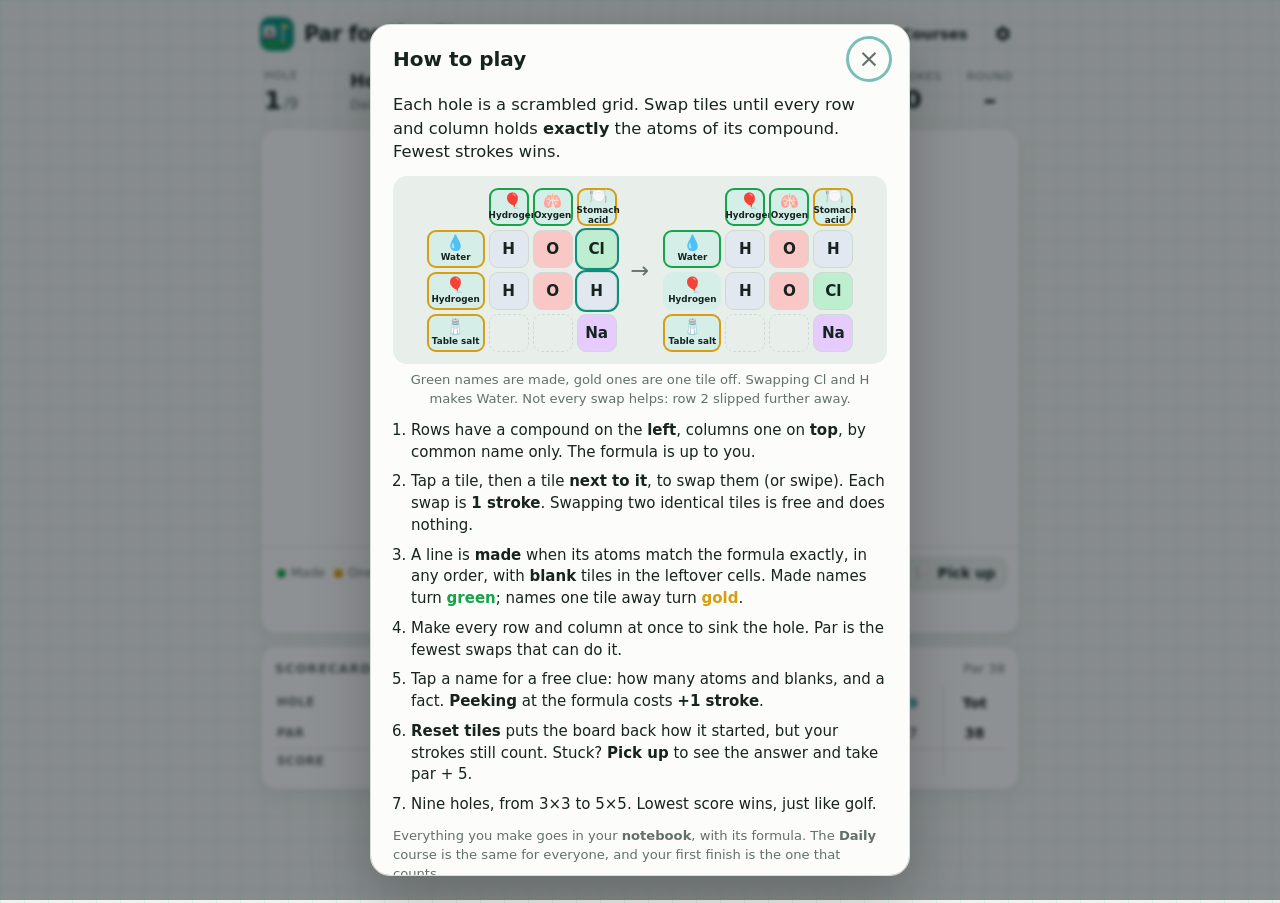
==== public/index.html @ 2f6c9878 "Add Par for the Chem game site Static puzzle game served from ./public via Cloudflare, including fix" ====
<!doctype html>
<html lang="en">
<head>
  <meta charset="utf-8">
  <meta name="viewport" content="width=device-width, initial-scale=1, viewport-fit=cover">
  <title>Par for the Chem — a daily chemistry puzzle played like golf</title>
  <meta name="description" content="Nine scrambled grids of atoms. Swap tiles until every row and column holds exactly the compound named beside it, in as few strokes as you can. A new Par for the Chem course every day.">
  <meta name="theme-color" content="#eef3ef" media="(prefers-color-scheme: light)">
  <meta name="theme-color" content="#0e1614" media="(prefers-color-scheme: dark)">
  <link rel="canonical" href="https://parchem.tryonlinux.com/">

  <meta property="og:type" content="website">
  <meta property="og:site_name" content="Par for the Chem">
  <meta property="og:title" content="Par for the Chem">
  <meta property="og:description" content="Unscramble the molecules in as few swaps as you can. Nine holes of chemistry, every day.">
  <meta property="og:url" content="https://parchem.tryonlinux.com/">
  <meta property="og:image" content="https://parchem.tryonlinux.com/og-image.png">
  <meta property="og:image:type" content="image/png">
  <meta property="og:image:width" content="1200">
  <meta property="og:image:height" content="630">
  <meta property="og:image:alt" content="A scrambled grid of element tiles next to a golf scorecard">
  <meta name="twitter:card" content="summary_large_image">
  <meta name="twitter:title" content="Par for the Chem">
  <meta name="twitter:description" content="Unscramble the molecules in as few swaps as you can. Nine holes of chemistry, every day.">
  <meta name="twitter:image" content="https://parchem.tryonlinux.com/og-image.png">

  <link rel="icon" href="favicon.svg" type="image/svg+xml">
  <link rel="apple-touch-icon" href="apple-touch-icon.png">
  <link rel="manifest" href="site.webmanifest">
  <meta name="apple-mobile-web-app-title" content="Par Chem">
  <link rel="stylesheet" href="style.css">
  <script type="application/ld+json">
  {
    "@context": "https://schema.org",
    "@type": "VideoGame",
    "name": "Par for the Chem",
    "url": "https://parchem.tryonlinux.com/",
    "image": "https://parchem.tryonlinux.com/og-image.png",
    "description": "A golf-style chemistry puzzle. Each of nine holes is a scrambled grid of element tiles; swap neighbours until every row and column holds exactly the atoms of the compound named beside it. Formulas are hidden: peeking costs a stroke. Fewest strokes wins. A new daily course for everyone, plus shareable random courses.",
    "genre": ["Puzzle", "Educational"],
    "applicationCategory": "Game",
    "gamePlatform": "Web browser",
    "playMode": "SinglePlayer",
    "operatingSystem": "Any",
    "inLanguage": "en",
    "author": { "@type": "Person", "name": "Jordan Tryon" },
    "offers": { "@type": "Offer", "price": "0", "priceCurrency": "USD" }
  }
  </script>
</head>
<body>
  <header class="topbar">
    <a class="brand" href="./" aria-label="Par for the Chem home">
      <img class="brand-mark" src="favicon.svg" alt="" width="34" height="34">
      <span class="brand-word">Par for the <b>Chem</b></span>
    </a>
    <nav class="topnav">
      <button class="btn ghost" data-open="help" aria-label="How to play"><span class="lbl-full">How to play</span><span class="lbl-short">Help</span></button>
      <button class="btn ghost" data-open="stats" aria-label="Notebook and stats"><span class="lbl-full">Notebook</span><span class="lbl-short">Stats</span></button>
      <button class="btn ghost" data-open="course" aria-label="Choose a course"><span class="lbl-full">Courses</span><span class="lbl-short">New</span></button>
      <button class="btn ghost icon-btn" data-open="settings" aria-label="Settings">
        <svg viewBox="0 0 24 24" width="18" height="18" aria-hidden="true"><path fill="currentColor" d="M19.14 12.94c.04-.3.06-.61.06-.94s-.02-.64-.07-.94l2.03-1.58a.49.49 0 0 0 .12-.61l-1.92-3.32a.49.49 0 0 0-.59-.22l-2.39.96a7.03 7.03 0 0 0-1.62-.94l-.36-2.54A.48.48 0 0 0 13.92 2h-3.84a.48.48 0 0 0-.48.41l-.36 2.54c-.59.24-1.13.56-1.62.94l-2.39-.96a.49.49 0 0 0-.59.22L2.72 8.47a.48.48 0 0 0 .12.61l2.03 1.58c-.05.3-.07.63-.07.94s.02.64.07.94l-2.03 1.58a.49.49 0 0 0-.12.61l1.92 3.32c.12.22.37.29.59.22l2.39-.96c.5.38 1.03.7 1.62.94l.36 2.54c.05.24.24.41.48.41h3.84c.24 0 .44-.17.47-.41l.36-2.54c.59-.24 1.13-.56 1.62-.94l2.39.96c.22.08.47 0 .59-.22l1.92-3.32a.48.48 0 0 0-.12-.61l-2.01-1.58ZM12 15.6A3.6 3.6 0 1 1 12 8.4a3.6 3.6 0 0 1 0 7.2Z"/></svg>
      </button>
    </nav>
  </header>

  <main class="wrap">
    <section class="hud">
      <div class="hud-hole">
        <span class="label">Hole</span>
        <strong id="hudHole">1</strong><span class="muted">/9</span>
      </div>
      <div class="hud-name">
        <span id="hudName">Hole 1</span>
        <span class="muted small" id="hudCourse"></span>
      </div>
      <div class="hud-stat"><span class="label">Par</span><strong id="hudPar">2</strong></div>
      <div class="hud-stat"><span class="label">Strokes</span><strong id="hudStrokes">0</strong></div>
      <div class="hud-stat"><span class="label">Round</span><strong id="hudRound">–</strong></div>
    </section>

    <section class="card board-card">
      <div class="stage" id="stage">
        <div class="board" id="board">
          <div class="corner" aria-hidden="true">⛳</div>
          <div class="col-heads" id="colHeads" role="group" aria-label="Column targets. Select one for a clue."></div>
          <div class="row-heads" id="rowHeads" role="group" aria-label="Row targets. Select one for a clue."></div>
          <div class="tiles" id="tiles" role="group" aria-label="Tiles. Use arrow keys to move, Enter to pick a tile, then Enter on a neighbour to swap."></div>
        </div>
        <div class="float" id="float" aria-hidden="true"></div>
      </div>

      <div class="tools">
        <span class="legend" aria-hidden="true"><i class="dot made"></i>Made <i class="dot near"></i>One tile off</span>
        <span class="spacer"></span>
        <button class="tool" id="resetBtn" title="Put the tiles back where they started. Strokes still count.">
          <svg viewBox="0 0 24 24" width="16" height="16" aria-hidden="true"><path fill="currentColor" d="M12 5V1L7 6l5 5V7a6 6 0 1 1-6 6H4a8 8 0 1 0 8-8Z"/></svg>
          Reset tiles
        </button>
        <button class="tool" id="pickBtn" title="Give up this hole and see the answer">
          <span aria-hidden="true">🏳️</span> <span id="pickLbl">Pick up</span>
        </button>
      </div>
      <div class="result" id="result" hidden>
        <div>
          <div class="result-term" id="resTerm"></div>
          <div class="result-sub" id="resSub"></div>
        </div>
        <button class="btn primary" id="nextBtn">Next hole →</button>
      </div>
      <p class="msg" id="msg" aria-live="polite"></p>
    </section>

    <section class="card score-card">
      <div class="score-head">
        <h2>Scorecard</h2>
        <span class="muted small" id="scoreTotal"></span>
      </div>
      <div id="scorecard"></div>
    </section>

    <noscript><section class="card notfound"><p>Par for the Chem needs JavaScript to run.</p></section></noscript>
  </main>

  <footer class="foot">
    <span class="foot-group"><span>Par for the Chem</span><span class="sep" aria-hidden="true">·</span><span id="footCourse"></span></span>
    <span class="sep foot-gsep" aria-hidden="true">·</span>
    <span class="foot-group"><a class="foot-link" href="https://github.com/tryonlinux/par-for-the-chem" target="_blank" rel="noopener noreferrer">
      <svg class="gh" viewBox="0 0 16 16" width="14" height="14" aria-hidden="true"><path fill="currentColor" d="M8 0C3.58 0 0 3.58 0 8c0 3.54 2.29 6.53 5.47 7.59.4.07.55-.17.55-.38 0-.19-.01-.82-.01-1.49-2.01.37-2.53-.49-2.69-.94-.09-.23-.48-.94-.82-1.13-.28-.15-.68-.52-.01-.53.63-.01 1.08.58 1.23.82.72 1.21 1.87.87 2.33.66.07-.52.28-.87.51-1.07-1.78-.2-3.64-.89-3.64-3.95 0-.87.31-1.59.82-2.15-.08-.2-.36-1.02.08-2.12 0 0 .67-.21 2.2.82.64-.18 1.32-.27 2-.27.68 0 1.36.09 2 .27 1.53-1.04 2.2-.82 2.2-.82.44 1.1.16 1.92.08 2.12.51.56.82 1.27.82 2.15 0 3.07-1.87 3.75-3.65 3.95.29.25.54.73.54 1.48 0 1.07-.01 1.93-.01 2.2 0 .21.15.46.55.38A8.012 8.012 0 0 0 16 8c0-4.42-3.58-8-8-8Z"/></svg>
      Source on GitHub
    </a></span>
    <a class="foot-link foot-also" href="https://chemmove.tryonlinux.com/">Also try ChemMove ⚗️</a>
    <p class="foot-support">Find this useful? You can support it with a <a href="https://buymeacoffee.com/tryomas" target="_blank" rel="noopener noreferrer">coffee</a>. Thanks!</p>
  </footer>

  <div class="toast" id="toast" role="status" aria-live="polite"></div>

  <!-- How to play -->
  <dialog id="dlg-help">
    <div class="dlg">
      <header><h2>How to play</h2><button class="x" data-close aria-label="Close">×</button></header>
      <p class="lead">Each hole is a scrambled grid. Swap tiles until every row and column holds <b>exactly</b> the atoms of its compound. Fewest strokes wins.</p>
      <div class="demo" aria-hidden="true">
        <div class="demo-grid">
          <span class="d-hdr"></span><span class="d-hdr d-made">🎈<small>Hydrogen</small></span><span class="d-hdr d-made">🫁<small>Oxygen</small></span><span class="d-hdr d-near">🍽️<small>Stomach acid</small></span>
          <span class="d-hdr d-near">💧<small>Water</small></span><span class="d-tile el-h">H</span><span class="d-tile el-o">O</span><span class="d-tile el-cl d-sel">Cl</span>
          <span class="d-hdr d-near">🎈<small>Hydrogen</small></span><span class="d-tile el-h">H</span><span class="d-tile el-o">O</span><span class="d-tile el-h d-sel">H</span>
          <span class="d-hdr d-near">🧂<small>Table salt</small></span><span class="d-tile d-blank"></span><span class="d-tile d-blank"></span><span class="d-tile el-na">Na</span>
        </div>
        <div class="demo-arrow">→</div>
        <div class="demo-grid">
          <span class="d-hdr"></span><span class="d-hdr d-made">🎈<small>Hydrogen</small></span><span class="d-hdr d-made">🫁<small>Oxygen</small></span><span class="d-hdr d-near">🍽️<small>Stomach acid</small></span>
          <span class="d-hdr d-made">💧<small>Water</small></span><span class="d-tile el-h">H</span><span class="d-tile el-o">O</span><span class="d-tile el-h">H</span>
          <span class="d-hdr">🎈<small>Hydrogen</small></span><span class="d-tile el-h">H</span><span class="d-tile el-o">O</span><span class="d-tile el-cl">Cl</span>
          <span class="d-hdr d-near">🧂<small>Table salt</small></span><span class="d-tile d-blank"></span><span class="d-tile d-blank"></span><span class="d-tile el-na">Na</span>
        </div>
      </div>
      <p class="demo-cap muted small">Green names are made, gold ones are one tile off. Swapping Cl and H makes Water. Not every swap helps: row 2 slipped further away.</p>
      <ol class="steps">
        <li>Rows have a compound on the <b>left</b>, columns one on <b>top</b>, by common name only. The formula is up to you.</li>
        <li>Tap a tile, then a tile <b>next to it</b>, to swap them (or swipe). Each swap is <b>1 stroke</b>. Swapping two identical tiles is free and does nothing.</li>
        <li>A line is <b>made</b> when its atoms match the formula exactly, in any order, with <b>blank</b> tiles in the leftover cells. Made names turn <b class="c-made">green</b>; names one tile away turn <b class="c-near">gold</b>.</li>
        <li>Make every row and column at once to sink the hole. Par is the fewest swaps that can do it.</li>
        <li>Tap a name for a free clue: how many atoms and blanks, and a fact. <b>Peeking</b> at the formula costs <b>+1 stroke</b>.</li>
        <li><b>Reset tiles</b> puts the board back how it started, but your strokes still count. Stuck? <b>Pick up</b> to see the answer and take par + 5.</li>
        <li>Nine holes, from 3×3 to 5×5. Lowest score wins, just like golf.</li>
      </ol>
      <p class="fine">Everything you make goes in your <b>notebook</b>, with its formula. The <b>Daily</b> course is the same for everyone, and your first finish is the one that counts.</p>
      <div class="dlg-actions"><button class="btn primary" data-close>Tee off</button></div>
    </div>
  </dialog>

  <!-- Compound card -->
  <dialog id="dlg-info" class="info-dlg">
    <div class="dlg">
      <header><h2 id="infoName">Compound</h2><button class="x" data-close aria-label="Close">×</button></header>
      <div class="info-top">
        <span class="info-emoji" id="infoEmoji" aria-hidden="true"></span>
        <div>
          <div class="info-formula" id="infoFormula">?</div>
          <div class="muted small" id="infoWhere"></div>
        </div>
      </div>
      <p id="infoFact"></p>
      <p class="muted small" id="infoBook"></p>
      <div class="dlg-actions">
        <button class="btn" id="peekBtn">Peek at the formula (+1 stroke)</button>
        <button class="btn primary" data-close>Back to the hole</button>
      </div>
    </div>
  </dialog>

  <!-- Notebook & stats -->
  <dialog id="dlg-stats">
    <div class="dlg">
      <header><h2>Notebook</h2><button class="x" data-close aria-label="Close">×</button></header>
      <div class="stat-grid" id="statGrid"></div>
      <h3>Compounds made <span class="book-count" id="bookCount"></span></h3>
      <div class="notebook" id="notebook"></div>
      <h3>Recent rounds</h3>
      <div id="recentRounds"></div>
      <p class="fine">Your notebook and rounds are saved in this browser only. They don't sync to your other devices.</p>
    </div>
  </dialog>

  <!-- Course picker -->
  <dialog id="dlg-course">
    <div class="dlg">
      <header><h2>Choose a course</h2><button class="x" data-close aria-label="Close">×</button></header>
      <div class="option">
        <div>
          <strong>Daily course</strong>
          <div class="muted small" id="dailyStatus">Same 9 holes for everyone today.</div>
        </div>
        <button class="btn primary" id="playDaily">Play daily</button>
      </div>
      <div class="option">
        <div>
          <strong>Random course</strong>
          <div class="muted small">Nine fresh holes, with a code you can share.</div>
        </div>
        <button class="btn" id="playRandom">Start random</button>
      </div>
      <form class="option" id="codeForm">
        <label for="codeInput"><strong>Course code</strong>
          <span class="muted small">Play a friend's course.</span></label>
        <div class="inline">
          <input id="codeInput" maxlength="8" placeholder="e.g. K3F9QZ" autocapitalize="characters" autocomplete="off" spellcheck="false">
          <button class="btn">Go</button>
        </div>
      </form>
      <div class="option subtle">
        <div>
          <strong>Current course</strong>
          <div class="muted small" id="currentCourseInfo"></div>
        </div>
        <div class="inline">
          <button class="btn ghost" id="copyLink">Copy link</button>
          <button class="btn ghost danger" id="restartCourse">Restart</button>
        </div>
      </div>
    </div>
  </dialog>

  <!-- Settings -->
  <dialog id="dlg-settings">
    <div class="dlg">
      <header><h2>Settings</h2><button class="x" data-close aria-label="Close">×</button></header>
      <label class="option switch-row">
        <span><strong>Near misses</strong><span class="muted small">Turn a name gold when its line is one tile away. Off for a harder round.</span></span>
        <input type="checkbox" role="switch" class="switch" data-setting="near">
      </label>
      <label class="option switch-row">
        <span><strong>Element colours</strong><span class="muted small">Tint each atom with its element's colour.</span></span>
        <input type="checkbox" role="switch" class="switch" data-setting="colors">
      </label>
      <label class="option switch-row">
        <span><strong>Highlight swaps</strong><span class="muted small">Outline the tiles a selected tile can swap with.</span></span>
        <input type="checkbox" role="switch" class="switch" data-setting="moves">
      </label>
      <label class="option switch-row">
        <span><strong>Sound</strong><span class="muted small">Quiet clicks and chimes.</span></span>
        <input type="checkbox" role="switch" class="switch" data-setting="sound">
      </label>
    </div>
  </dialog>

  <!-- Round complete -->
  <dialog id="dlg-finish">
    <div class="dlg">
      <header><h2>Round complete</h2><button class="x" data-close aria-label="Close">×</button></header>
      <div class="big-score">
        <strong id="finStrokes">0</strong>
        <span class="topar" id="finToPar">E</span>
      </div>
      <p class="center muted" id="finLine"></p>
      <p class="center badge-line" id="finBadge" hidden></p>
      <pre class="emoji-card" id="finEmoji"></pre>
      <p class="center muted small" id="finNext"></p>
      <div class="dlg-actions">
        <button class="btn" id="shareBtn">Share result</button>
        <button class="btn ghost" data-open="stats">Notebook</button>
        <button class="btn primary" data-open="course">Another course</button>
      </div>
    </div>
  </dialog>

  <script src="game.js"></script>
</body>
</html>
---- public/style.css ----
:root {
  --bg: #eef3ef;
  --surface: #fcfdfb;
  --surface-2: #e8efea;
  --ink: #17231f;
  --muted: #62706b;
  --line: #d5e0d9;
  --accent: #0e8f7e;
  --accent-hover: #0b7a6b;
  --accent-ink: #ffffff;
  --accent-soft: #d6eee8;
  --tile: #ffffff;
  --tile-edge: #cfdad3;
  --tint-max: 30%;
  --select: #bfeae2;
  --gold: #f5c542;
  --warn: #c2410c;
  --made: #16a34a;
  --made-soft: #d3f2dc;
  --near: #d69e10;
  --near-soft: #fbefc8;
  --birdie: #2563eb;
  --eagle: #7c3aed;
  --paper-line: rgba(14, 143, 126, 0.07);
  --radius: 16px;
  --shadow: 0 1px 2px rgba(29, 36, 51, 0.05), 0 8px 24px rgba(29, 36, 51, 0.06);
  --font: ui-rounded, "SF Pro Rounded", system-ui, -apple-system, "Segoe UI", Roboto, "Helvetica Neue", Arial, sans-serif;
  color-scheme: light;
}

@media (prefers-color-scheme: dark) {
  :root {
    --bg: #0e1614;
    --surface: #141e1b;
    --surface-2: #1a2723;
    --ink: #e4ece9;
    --muted: #93a39d;
    --line: #26352f;
    --accent: #3fd1b8;
    --accent-hover: #5fdcc6;
    --accent-ink: #04201b;
    --accent-soft: #163029;
    --tile: #1f2b27;
    --tile-edge: #31423c;
    --tint-max: 42%;
    --select: #1c5248;
    --gold: #b98f1c;
    --warn: #fb923c;
    --made: #34d399;
    --made-soft: #163826;
    --near: #facc15;
    --near-soft: #3a3313;
    --birdie: #60a5fa;
    --eagle: #a78bfa;
    --paper-line: rgba(63, 209, 184, 0.04);
    --shadow: 0 1px 2px rgba(0, 0, 0, 0.3), 0 8px 24px rgba(0, 0, 0, 0.25);
    color-scheme: dark;
  }
}

* { box-sizing: border-box; }
[hidden] { display: none !important; }

html { -webkit-text-size-adjust: 100%; }

body {
  margin: 0;
  font-family: var(--font);
  font-size: 15px;
  line-height: 1.45;
  color: var(--ink);
  background-color: var(--bg);
  background-image:
    linear-gradient(var(--paper-line) 1px, transparent 1px),
    linear-gradient(90deg, var(--paper-line) 1px, transparent 1px);
  background-size: 24px 24px;
  min-height: 100vh;
  padding-inline: max(16px, env(safe-area-inset-left)) max(16px, env(safe-area-inset-right));
}

button, input, output { font: inherit; color: inherit; }

.muted { color: var(--muted); }
.small { font-size: 0.82rem; }
.center { text-align: center; }
.offscreen { position: fixed; left: -9999px; top: 0; opacity: 0; }

/* ---------- top bar ---------- */
.topbar {
  max-width: 760px;
  margin: 0 auto;
  display: flex;
  align-items: center;
  justify-content: space-between;
  gap: 12px;
  padding-block: max(14px, env(safe-area-inset-top)) 6px;
}
.brand {
  display: flex;
  align-items: center;
  gap: 10px;
  color: inherit;
  text-decoration: none;
  font-size: 1.3rem;
  font-weight: 700;
  letter-spacing: -0.02em;
  flex: none;
}
.brand b { color: var(--accent); }
.brand-mark { width: 34px; height: 34px; border-radius: 10px; display: block; }
.topnav { display: flex; gap: 2px; align-items: center; }
.lbl-short { display: none; }

/* ---------- buttons ---------- */
.btn {
  appearance: none;
  border: 1px solid var(--line);
  background: var(--surface);
  color: var(--ink);
  padding: 0.55em 1em;
  border-radius: 999px;
  cursor: pointer;
  font-weight: 600;
  font-size: 0.92rem;
  white-space: nowrap;
  transition: background-color 0.15s, border-color 0.15s, transform 0.08s;
}
.btn:hover { border-color: var(--muted); }
.btn:active { transform: translateY(1px); }
.btn:disabled { opacity: 0.45; cursor: not-allowed; transform: none; }
.btn.primary { background: var(--accent); border-color: var(--accent); color: var(--accent-ink); }
.btn.primary:hover { background: var(--accent-hover); border-color: var(--accent-hover); }
.btn.ghost { background: transparent; border-color: transparent; }
.btn.ghost:hover { background: var(--surface-2); border-color: var(--line); }
.icon-btn { display: inline-grid; place-items: center; padding: 0.5em; }
:focus-visible { outline: 3px solid color-mix(in srgb, var(--accent) 55%, transparent); outline-offset: 2px; }

/* ---------- layout ---------- */
.wrap {
  max-width: 760px;
  margin: 0 auto;
  display: grid;
  grid-template-columns: minmax(0, 1fr);
  gap: 12px;
  padding-block: 8px 20px;
}
.wrap > * { min-width: 0; }
.card {
  background: var(--surface);
  border: 1px solid var(--line);
  border-radius: var(--radius);
  box-shadow: var(--shadow);
}
.inline { display: flex; gap: 6px; align-items: center; flex-wrap: wrap; }

/* ---------- HUD ---------- */
.hud {
  display: grid;
  grid-template-columns: auto minmax(0, 1fr) repeat(3, auto);
  align-items: center;
  gap: 4px 22px;
  padding-inline: 4px;
}
.hud .label {
  display: block;
  font-size: 0.7rem;
  text-transform: uppercase;
  letter-spacing: 0.08em;
  color: var(--muted);
}
.hud strong { display: inline-block; font-size: 1.6rem; line-height: 1.1; font-variant-numeric: tabular-nums; }
.hud-name { display: flex; flex-direction: column; min-width: 0; }
.hud-name > span { white-space: nowrap; overflow: hidden; text-overflow: ellipsis; }
.hud-name > span:first-child { font-weight: 700; font-size: 1.1rem; }
.hud-stat { text-align: center; min-width: 52px; }
.hud-hole { display: flex; align-items: baseline; gap: 2px; flex-wrap: wrap; max-width: 64px; }
.hud-hole .label { flex-basis: 100%; }
#hudStrokes.over { color: var(--warn); }
.under { color: var(--birdie); }
.over { color: var(--warn); }
.bump { animation: bump 0.35s ease-out; }
@keyframes bump { 40% { transform: scale(1.25); color: var(--accent); } }

/* ---------- board ---------- */
.board-card { overflow: hidden; }
.stage {
  position: relative;
  display: flex;
  justify-content: center;
  padding: 16px 8px 12px;
}
.board {
  --n: 5;
  --cell: 56px;
  --gap: 5px;
  --font: 18px;
  display: grid;
  --rhw: 106px;
  --chh: 84px;
  --name: 11px;
  grid-template-columns: var(--rhw) auto;
  grid-template-rows: var(--chh) auto;
  gap: var(--gap);
  font-variant-numeric: tabular-nums;
}
.corner {
  display: grid;
  place-items: center;
  color: var(--muted);
  font-size: calc(var(--cell) * 0.6);
  opacity: 0.75;
}
.col-heads { display: grid; grid-template-columns: repeat(var(--n), var(--cell)); grid-template-rows: var(--chh); gap: var(--gap); }
.row-heads { display: grid; grid-template-rows: repeat(var(--n), var(--cell)); grid-template-columns: var(--rhw); gap: var(--gap); }
.tiles {
  display: grid;
  grid-template-columns: repeat(var(--n), var(--cell));
  grid-auto-rows: var(--cell);
  gap: var(--gap);
  touch-action: none;
  user-select: none;
  -webkit-user-select: none;
}

.hdr {
  appearance: none;
  border: none;
  margin: 0;
  min-width: 0;
  overflow: hidden;
  display: flex;
  flex-direction: column;
  align-items: center;
  justify-content: center;
  gap: 2px;
  padding: 3px 2px;
  border-radius: calc(var(--cell) * 0.24);
  background: var(--accent-soft);
  color: var(--accent);
  font-size: var(--name);
  line-height: 1.1;
  text-align: center;
  cursor: help;
  transition: background-color 0.15s;
  -webkit-tap-highlight-color: transparent;
}
.hdr:hover { background: color-mix(in srgb, var(--accent) 22%, var(--accent-soft)); }
.hdr-e { font-size: calc(var(--cell) * 0.34); line-height: 1; }
.hdr-text { display: flex; flex-direction: column; align-items: center; gap: 1px; min-width: 0; max-width: 100%; }
.hdr-n {
  font-weight: 800;
  color: var(--ink);
  letter-spacing: -0.01em;
  overflow-wrap: anywhere;
  hyphens: auto;
  display: -webkit-box;
  -webkit-box-orient: vertical;
  -webkit-line-clamp: 2;
  overflow: hidden;
  max-width: 100%;
}
.hdr-f { font-weight: 800; font-size: calc(var(--name) * 1.15); letter-spacing: -0.02em; white-space: nowrap; color: var(--accent); }
.hdr-f:empty { display: none; }
.hdr-dot { display: none; }
.col-heads .hdr.long .hdr-n { font-size: 0.88em; }
.row-heads .hdr { flex-direction: row; gap: 6px; padding-inline: 6px; }
.row-heads .hdr-text { flex: 1; }
.hdr { position: relative; }
.hdr.made { background: var(--made-soft); box-shadow: inset 0 0 0 2px var(--made); }
.hdr.made .hdr-f { color: var(--made); }
.hdr.near { background: var(--near-soft); box-shadow: inset 0 0 0 2px var(--near); }
.hdr.made .hdr-dot, .hdr.near .hdr-dot {
  display: block;
  position: absolute;
  top: 4px;
  right: 4px;
  width: 7px;
  height: 7px;
  border-radius: 50%;
  background: var(--near);
}
.hdr.made .hdr-dot { background: var(--made); }
.hdr.goal { box-shadow: inset 0 0 0 2px var(--gold); background: color-mix(in srgb, var(--gold) 30%, var(--accent-soft)); }
.hdr.focus { box-shadow: inset 0 0 0 2px var(--accent); }
.hdr.hit { animation: hdrHit 0.6s ease-out; }
.hdr.fresh { animation: fresh 0.35s ease-out; }
@keyframes hdrHit {
  0%, 50% { background: var(--made); transform: scale(1.1); }
}

.tile {
  --tint: var(--tile);
  appearance: none;
  position: relative;
  display: grid;
  place-items: center;
  width: var(--cell);
  height: var(--cell);
  padding: 0;
  border: 1px solid var(--tile-edge);
  border-radius: calc(var(--cell) * 0.2);
  background: var(--tile);
  color: var(--ink);
  font-weight: 800;
  font-size: var(--font);
  letter-spacing: -0.02em;
  cursor: pointer;
  box-shadow: 0 1px 0 var(--tile-edge), 0 2px 4px rgba(23, 35, 31, 0.06);
  transition: background-color 0.2s, transform 0.12s, box-shadow 0.12s;
  -webkit-tap-highlight-color: transparent;
}
.tile.tinted {
  background: color-mix(in srgb, var(--tint) var(--tint-max), var(--tile));
  border-color: color-mix(in srgb, var(--tint) 45%, var(--tile-edge));
  box-shadow: inset 0 -3px 0 color-mix(in srgb, var(--tint) 55%, transparent), 0 2px 4px rgba(23, 35, 31, 0.06);
}
.tile .sym { line-height: 1; margin-top: calc(var(--cell) * 0.08); }
.tile.two .sym { font-size: 0.86em; }
.tile .z {
  position: absolute;
  top: calc(var(--cell) * 0.06);
  left: calc(var(--cell) * 0.1);
  font-size: max(8px, calc(var(--cell) * 0.17));
  font-weight: 600;
  line-height: 1;
  color: var(--muted);
  letter-spacing: 0;
}
.board.tight .tile .z { display: none; }
.tile.blank {
  background: transparent;
  border: 1.5px dashed var(--tile-edge);
  box-shadow: none;
}
.tile.blank .sym { width: 18%; height: 18%; border-radius: 50%; background: var(--tile-edge); margin: 0; }
.tile.blank.selected { background: var(--select); border-style: solid; }
.board.tight .tile .sym { margin-top: 0; }
.tile:hover { transform: translateY(-1px); }
.tile.selected {
  background: var(--select);
  border-color: var(--accent);
  border-width: 1px;
  box-shadow: 0 0 0 3px color-mix(in srgb, var(--accent) 45%, transparent), 0 6px 14px rgba(29, 36, 51, 0.15);
  transform: translateY(-2px) scale(1.05);
  z-index: 1;
}
.tile.can-swap { border: 2px dashed var(--accent); }
.tile.hint, .tile.tinted.hint { box-shadow: 0 0 0 3px var(--gold); animation: hint 1.1s ease-in-out infinite; z-index: 1; }
.tile.slide { animation: slide 0.16s ease-out; z-index: 2; }
.tile.hit { animation: tileHit 0.52s ease-out; }
.tile.fresh { animation: fresh 0.35s ease-out; }
.tile:disabled { cursor: default; transform: none; }
.board.done .tiles { opacity: 0.8; }

@keyframes slide { from { transform: translate(var(--dx, 0), var(--dy, 0)); } }
@keyframes tileHit {
  0%, 45% { background: var(--made-soft); transform: scale(1.08); border-color: var(--made); box-shadow: 0 0 14px var(--made); }
}
@keyframes fresh { from { transform: scale(0.5); opacity: 0; } }
@keyframes hint {
  50% { box-shadow: 0 0 0 4px var(--gold), 0 0 18px var(--gold); transform: scale(1.06); }
}
.tiles.shake { animation: shake 0.33s; }
@keyframes shake {
  25%, 75% { transform: translateX(6px); }
  50% { transform: translateX(-6px); }
}

.float {
  position: absolute;
  left: 50%;
  top: 42%;
  transform: translate(-50%, -50%);
  display: flex;
  flex-direction: column;
  align-items: center;
  pointer-events: none;
  opacity: 0;
  z-index: 5;
  text-shadow: 0 2px 10px var(--surface), 0 0 2px var(--surface);
}
.float strong { white-space: nowrap; font-size: 2.6rem; font-weight: 900; color: var(--accent); line-height: 1; }
.float span { font-weight: 800; font-size: 1.05rem; color: var(--warn); letter-spacing: 0.02em; white-space: nowrap; }
.float.show { animation: floatUp 1s ease-out; }
@keyframes floatUp {
  0% { opacity: 0; transform: translate(-50%, -30%) scale(0.7); }
  20% { opacity: 1; transform: translate(-50%, -50%) scale(1.05); }
  70% { opacity: 1; }
  100% { opacity: 0; transform: translate(-50%, -110%) scale(1); }
}

/* ---------- tools ---------- */
.tools {
  display: flex;
  align-items: center;
  gap: 8px;
  flex-wrap: wrap;
  padding: 10px 12px;
  border-top: 1px solid var(--line);
}
.spacer { flex: 1; }
.tool {
  appearance: none;
  display: inline-flex;
  align-items: center;
  gap: 6px;
  border: 1px solid var(--line);
  background: var(--surface-2);
  border-radius: 10px;
  padding: 0.4em 0.75em;
  cursor: pointer;
  font-weight: 600;
  font-size: 0.88rem;
  white-space: nowrap;
}
.tool:hover { border-color: var(--muted); }
.tool:disabled { opacity: 0.45; cursor: not-allowed; }
.tool svg { color: var(--muted); flex: none; }
.tool.icon { width: 34px; justify-content: center; padding: 0.35em 0; font-size: 1.1rem; }
.tool.armed { border-color: var(--warn); color: var(--warn); }
.tool.armed svg { color: var(--warn); }
.cost {
  font-size: 0.72rem;
  font-weight: 700;
  color: var(--muted);
  background: color-mix(in srgb, var(--muted) 14%, transparent);
  border-radius: 999px;
  padding: 0 0.5em;
}
.legend { display: inline-flex; align-items: center; gap: 5px; font-size: 0.78rem; color: var(--muted); }
.legend .dot { display: inline-block; width: 9px; height: 9px; border-radius: 50%; margin-left: 4px; }
.dot.made { background: var(--made); }
.dot.near { background: var(--near); }
.tools[hidden] { display: none; }
.result {
  display: flex;
  align-items: center;
  justify-content: space-between;
  gap: 12px;
  flex-wrap: wrap;
  padding: 12px 14px;
  border-top: 1px solid var(--line);
  background: var(--made-soft);
  animation: pop 0.35s ease-out;
}
.result.picked { background: var(--surface-2); }
.result-term { font-size: 1.35rem; font-weight: 800; line-height: 1.1; }
.result-sub { color: var(--muted); font-size: 0.88rem; }
.score-card { padding: 12px 14px 14px; }
.score-head { display: flex; justify-content: space-between; align-items: baseline; gap: 8px; margin-bottom: 8px; }
.score-head h2 { margin: 0; font-size: 0.8rem; text-transform: uppercase; letter-spacing: 0.08em; color: var(--muted); }
.sc-scroll { overflow-x: auto; }
.sc { width: 100%; border-collapse: collapse; font-variant-numeric: tabular-nums; text-align: center; font-size: 0.9rem; }
.sc th, .sc td { padding: 4px 2px; min-width: 30px; border-bottom: 1px solid var(--line); }
.sc tr:last-child td, .sc tr:last-child th { border-bottom: none; }
.sc th[scope="row"] { text-align: left; color: var(--muted); font-weight: 600; font-size: 0.74rem; text-transform: uppercase; letter-spacing: 0.05em; padding-right: 8px; }
.sc .sum { font-weight: 800; border-left: 1px solid var(--line); }
.sc .cur { background: var(--accent-soft); }
.sc .go button {
  appearance: none;
  border: none;
  background: none;
  font-weight: 700;
  color: var(--accent);
  cursor: pointer;
  width: 100%;
  padding: 2px 0;
  border-radius: 6px;
}
.sc .go button:hover { background: var(--surface-2); }
.mark {
  display: inline-grid;
  place-items: center;
  min-width: 24px;
  height: 24px;
  padding: 0 4px;
  font-weight: 700;
  border: 2px solid transparent;
}
.mark.birdie { border-color: var(--birdie); border-radius: 50%; color: var(--birdie); }
.mark.eagle { border-color: var(--eagle); border-radius: 50%; color: var(--eagle); box-shadow: 0 0 0 2px var(--surface), 0 0 0 4px var(--eagle); }
.mark.bogey { border-color: var(--warn); border-radius: 3px; color: var(--warn); }
.mark.double { border-color: var(--warn); border-radius: 3px; color: var(--warn); box-shadow: 0 0 0 2px var(--surface), 0 0 0 4px var(--warn); }
.mark.picked { color: var(--muted); text-decoration: line-through; }
.mark.live { color: var(--muted); font-style: italic; font-weight: 500; }
.topar { font-size: 1.6rem; font-weight: 800; }
.topar.under { color: var(--birdie); }
.topar.even { color: var(--made); }
.topar.over { color: var(--warn); }
.btn.danger { color: var(--warn); }
.info-top { display: flex; align-items: center; gap: 14px; margin: 4px 0 10px; }
.info-emoji { font-size: 3rem; line-height: 1; }
.info-formula { font-size: 1.9rem; font-weight: 800; color: var(--accent); letter-spacing: 0.01em; }
.info-formula.hidden { color: var(--muted); letter-spacing: 0.2em; }
#infoFact { margin: 0 0 6px; }
#infoBook { margin: 0; }
.c-made { color: var(--made); }
.c-near { color: var(--near); }
.demo-grid .d-made { background: var(--made-soft); box-shadow: inset 0 0 0 2px var(--made); }
.demo-grid .d-near { background: var(--near-soft); box-shadow: inset 0 0 0 2px var(--near); }
.el-cl { --tint: #22c55e; }
.msg {
  margin: 0;
  padding: 0 14px 12px;
  min-height: 1.5em;
  text-align: center;
  color: var(--muted);
  font-size: 0.9rem;
}

.done-bar {
  display: flex;
  justify-content: space-between;
  align-items: center;
  gap: 12px;
  flex-wrap: wrap;
  padding: 12px 16px;
  background: var(--accent-soft);
  border-color: color-mix(in srgb, var(--accent) 30%, var(--line));
  animation: pop 0.35s ease-out;
}
@keyframes pop { from { transform: scale(0.97); opacity: 0; } to { transform: scale(1); opacity: 1; } }

/* ---------- footer ---------- */
.foot {
  max-width: 760px;
  margin: 0 auto;
  padding-block: 0 max(28px, env(safe-area-inset-bottom));
  display: flex;
  flex-wrap: wrap;
  justify-content: center;
  align-items: center;
  gap: 4px 0;
  text-align: center;
  font-size: 0.8rem;
  line-height: 1.4;
  color: var(--muted);
}
.foot .sep { margin-inline: 0.5em; }
.foot-group { display: inline-flex; flex-wrap: wrap; justify-content: center; align-items: center; }
.foot-also { flex-basis: 100%; justify-content: center; }
@media (max-width: 640px) {
  .foot-gsep { display: none; }
  .foot-group { flex-basis: 100%; }
}
.foot-link {
  color: inherit;
  text-decoration: none;
  display: inline-flex;
  align-items: center;
  gap: 5px;
  transition: color 0.15s;
}
.foot-link:hover { color: var(--ink); text-decoration: underline; text-decoration-color: var(--line); text-underline-offset: 3px; }
.foot .gh { flex: none; }
.foot-support { flex-basis: 100%; margin: 4px 0 0; }
.foot-support a { color: inherit; text-underline-offset: 3px; text-decoration-color: var(--line); }
.foot-support a:hover { color: var(--ink); }

/* ---------- toast ---------- */
.toast {
  position: fixed;
  left: 50%;
  bottom: max(20px, env(safe-area-inset-bottom));
  transform: translate(-50%, 20px);
  background: var(--ink);
  color: var(--bg);
  padding: 10px 16px;
  border-radius: 12px;
  font-size: 0.9rem;
  max-width: calc(100vw - 32px);
  opacity: 0;
  pointer-events: none;
  transition: opacity 0.2s, transform 0.2s;
  z-index: 50;
  text-align: center;
  width: max-content;
  max-width: min(460px, calc(100vw - 32px));
  line-height: 1.4;
}
.toast.show { opacity: 1; transform: translate(-50%, 0); }

/* ---------- dialogs ---------- */
dialog {
  border: 1px solid var(--line);
  border-radius: 20px;
  padding: 0;
  width: min(540px, calc(100vw - 32px));
  max-height: calc(100dvh - 48px);
  overflow: auto;
  overscroll-behavior: contain;
  background: var(--surface);
  color: var(--ink);
  box-shadow: 0 20px 60px rgba(0, 0, 0, 0.25);
}
dialog::backdrop { background: rgba(10, 14, 20, 0.45); backdrop-filter: blur(2px); }
dialog[open] { animation: pop 0.2s ease-out; }
.dlg { padding: 20px 22px 22px; }
.dlg header {
  position: sticky;
  top: -20px;
  z-index: 2;
  display: flex;
  justify-content: space-between;
  align-items: center;
  margin: -20px -22px 10px;
  padding: 16px 22px 6px;
  background: var(--surface);
}
.dlg h2 { margin: 0; font-size: 1.25rem; }
.dlg h3 { margin: 18px 0 8px; font-size: 0.78rem; text-transform: uppercase; letter-spacing: 0.08em; color: var(--muted); }
.x {
  appearance: none;
  border: none;
  background: transparent;
  font-size: 1.6rem;
  line-height: 1;
  cursor: pointer;
  color: var(--muted);
  width: 36px;
  height: 36px;
  border-radius: 50%;
}
.x:hover { background: var(--surface-2); color: var(--ink); }
.lead { margin: 0 0 12px; font-size: 1.02rem; }
.steps { padding-left: 1.2em; margin: 12px 0 10px; }
.steps li { margin-bottom: 8px; }
.fine { color: var(--muted); font-size: 0.82rem; margin: 10px 0 0; }
.dlg-actions { display: flex; gap: 8px; justify-content: flex-end; flex-wrap: wrap; margin-top: 16px; }

.demo {
  display: flex;
  align-items: center;
  justify-content: center;
  gap: 14px;
  padding: 12px;
  border-radius: 14px;
  background: var(--surface-2);
}
.demo-arrow { font-size: 1.4rem; color: var(--muted); }
.demo-grid {
  display: grid;
  grid-template-columns: 58px repeat(3, 40px);
  grid-auto-rows: 38px;
  gap: 4px;
  font-weight: 800;
  font-size: 0.95rem;
}
.demo-grid span { display: grid; place-items: center; border-radius: 9px; }
.d-hdr:not(:empty) { background: var(--accent-soft); color: var(--ink); font-size: 0.95rem; line-height: 1.1; text-align: center; align-content: center; gap: 1px; }
.d-hdr small { font-size: 0.55rem; font-weight: 800; }
.d-tile { border: 1px solid var(--tile-edge); background: color-mix(in srgb, var(--tint, var(--tile)) var(--tint-max), var(--tile)); }
.el-h { --tint: #9fb3cc; }
.el-c { --tint: #6b7280; }
.el-n { --tint: #3b82f6; }
.el-o { --tint: #ef4444; }
.el-na { --tint: #a855f7; }
.el-ca { --tint: #0f766e; }
.d-tile.d-blank { background: transparent; border-style: dashed; }
.demo-cap { text-align: center; margin: 6px 0 0; }
.d-sel { box-shadow: 0 0 0 2px var(--accent); }
.demo-grid .d-hit { background: var(--gold); color: var(--ink); border-color: var(--gold); }

.option {
  display: flex;
  justify-content: space-between;
  align-items: center;
  gap: 12px;
  flex-wrap: wrap;
  padding: 12px 0;
  border-bottom: 1px solid var(--line);
  margin: 0;
}
.option:last-child { border-bottom: none; }
.option label, .switch-row > span { display: flex; flex-direction: column; }
.switch-row { cursor: pointer; flex-wrap: nowrap; }
.dlg input:not([type]) {
  border: 1px solid var(--line);
  background: var(--surface-2);
  border-radius: 10px;
  padding: 0.5em 0.75em;
  min-width: 0;
  width: 140px;
}
.dlg input:not([type]):focus { outline: none; border-color: var(--accent); }
#codeInput { text-transform: uppercase; letter-spacing: 0.06em; }
.stepper { display: inline-flex; align-items: center; gap: 4px; }
.stepper output { min-width: 3.4em; text-align: center; font-weight: 700; font-variant-numeric: tabular-nums; }

.switch {
  appearance: none;
  flex: none;
  position: relative;
  width: 46px;
  height: 28px;
  margin: 0;
  border-radius: 999px;
  background: var(--line);
  cursor: pointer;
  transition: background-color 0.18s;
}
.switch::after {
  content: "";
  position: absolute;
  top: 3px;
  left: 3px;
  width: 22px;
  height: 22px;
  border-radius: 50%;
  background: #fff;
  box-shadow: 0 1px 3px rgba(0, 0, 0, 0.25);
  transition: transform 0.18s;
}
.switch:checked { background: var(--accent); }
.switch:checked::after { transform: translateX(18px); }

.stat-grid { display: grid; grid-template-columns: repeat(4, minmax(0, 1fr)); gap: 8px; }
.stat {
  display: flex;
  flex-direction: column;
  align-items: center;
  padding: 10px 4px;
  border-radius: 12px;
  background: var(--surface-2);
  text-align: center;
}
.stat strong { font-size: 1.7rem; line-height: 1.1; font-variant-numeric: tabular-nums; }
.stat span { font-size: 0.72rem; color: var(--muted); }
#statNext { margin: 10px 0 0; }
.size-bests { display: grid; grid-template-columns: repeat(8, minmax(0, 1fr)); gap: 4px; }
.book-count { float: right; color: var(--accent); letter-spacing: 0.02em; }
.notebook {
  display: grid;
  grid-template-columns: repeat(auto-fill, minmax(150px, 1fr));
  gap: 6px;
  max-height: 34vh;
  overflow-y: auto;
  padding: 2px;
}
.entry {
  display: flex;
  align-items: center;
  gap: 8px;
  padding: 6px 8px;
  border-radius: 10px;
  background: var(--surface-2);
  font-size: 0.8rem;
  line-height: 1.2;
  min-width: 0;
}
.entry.locked { opacity: 0.5; background: transparent; border: 1px dashed var(--line); }
.e-emoji { font-size: 1.3rem; flex: none; }
.e-body { display: flex; flex-direction: column; min-width: 0; flex: 1; }
.e-body strong { white-space: nowrap; overflow: hidden; text-overflow: ellipsis; }
.e-count { color: var(--accent); font-variant-numeric: tabular-nums; }
.chips { display: flex; flex-wrap: wrap; justify-content: center; gap: 6px; margin: 12px 0 0; }
.chips:empty { display: none; }
.chip {
  display: inline-flex;
  align-items: center;
  gap: 4px;
  padding: 3px 10px;
  border-radius: 999px;
  background: var(--accent-soft);
  font-size: 0.84rem;
  font-weight: 600;
}
.chip b { color: var(--accent); }
.size-best {
  display: flex;
  flex-direction: column;
  align-items: center;
  padding: 6px 4px;
  border-radius: 10px;
  border: 1px solid var(--line);
  font-variant-numeric: tabular-nums;
}
.size-best span { font-size: 0.72rem; color: var(--muted); }
.size-best.none strong { color: var(--muted); font-weight: 500; }
.table-scroll { overflow-x: auto; max-height: 40vh; }
.rounds { width: 100%; border-collapse: collapse; font-variant-numeric: tabular-nums; font-size: 0.88rem; }
.rounds th { text-align: left; color: var(--muted); font-weight: 600; font-size: 0.74rem; text-transform: uppercase; letter-spacing: 0.05em; padding: 6px 8px; border-bottom: 1px solid var(--line); }
.rounds td { padding: 7px 8px; border-bottom: 1px solid var(--line); white-space: nowrap; }
.rounds .num { text-align: right; }
.rounds tr:last-child td { border-bottom: none; }
.empty { text-align: center; color: var(--muted); padding: 16px 0; margin: 0; }

.big-score { display: flex; justify-content: center; align-items: baseline; gap: 10px; margin: 6px 0 0; }
.big-score strong { font-size: 3.6rem; line-height: 1; font-variant-numeric: tabular-nums; color: var(--accent); }
.badge-line { font-weight: 700; color: var(--warn); margin: 4px 0 0; }
.emoji-card {
  text-align: center;
  font-size: 1.15rem;
  line-height: 1.35;
  letter-spacing: 0.08em;
  margin: 10px 0;
  font-family: inherit;
  white-space: pre-wrap;
}
#finLine, #finNext { margin: 6px 0 0; }

/* ---------- confetti ---------- */
.confetti { position: fixed; inset: 0; pointer-events: none; overflow: hidden; z-index: 60; }
.confetti .bit { width: auto; height: auto; font-size: 20px; }
.confetti span {
  position: absolute;
  top: -16px;
  width: 8px;
  height: 12px;
  border-radius: 2px;
  animation: fall var(--d, 2s) cubic-bezier(0.25, 0.4, 0.6, 1) forwards;
}
@keyframes fall {
  to { transform: translate(var(--x, 0), 105vh) rotate(var(--r, 360deg)); opacity: 0.8; }
}

/* ---------- small screens ---------- */
@media (max-width: 640px) {
  .topbar { padding-block: max(10px, env(safe-area-inset-top)) 2px; gap: 6px; }
  .brand { font-size: 1.1rem; gap: 8px; }
  .brand-mark { width: 28px; height: 28px; border-radius: 8px; }
  .topnav .btn { padding-inline: 0.55em; font-size: 0.82rem; }
  .hud { gap: 2px 12px; }
  .hud .label { font-size: 0.62rem; letter-spacing: 0.06em; }
  .hud strong { font-size: 1.25rem; }
  .hud-name > span:first-child { font-size: 0.95rem; }
  .hud-name > span:last-child { font-size: 0.74rem; }
  .hud-stat { min-width: 36px; }
  .hud-hole .label { display: none; }
  .legend { display: none; }
  .stage { padding: 12px 4px 10px; }
  .tools { gap: 6px; padding: 8px 10px; }
  .tool { padding: 0.35em 0.6em; font-size: 0.82rem; }
  .stat-grid { grid-template-columns: repeat(2, minmax(0, 1fr)); }
  .size-bests { grid-template-columns: repeat(4, minmax(0, 1fr)); }
  .notebook { grid-template-columns: repeat(2, minmax(0, 1fr)); }
  .option > .btn { width: 100%; }
  .dlg { padding: 16px 16px 18px; }
  .dlg header { top: -16px; margin: -16px -16px 8px; padding: 12px 16px 6px; }
  .steps { font-size: 0.9rem; padding-left: 1.1em; }
  .steps li { margin-bottom: 6px; }
  .demo { gap: 8px; padding: 8px; }
  .demo-grid { grid-template-columns: 50px repeat(3, 30px); grid-auto-rows: 32px; font-size: 0.8rem; }
  .d-hdr:not(:empty) { font-size: 0.55rem; }
  /* Column names don't fit in the small demo: the emoji says enough. */
  .demo-grid > .d-hdr:nth-child(-n+4) small { display: none; }
  .demo-grid > .d-hdr:nth-child(-n+4):not(:empty) { font-size: 1.1rem; }
}

@media (max-width: 400px) {
  .sc th, .sc td { min-width: 0; padding: 4px 1px; font-size: 0.82rem; }
  .sc th[scope="row"] { font-size: 0.62rem; letter-spacing: 0.02em; padding-right: 4px; }
  .mark { min-width: 20px; height: 20px; padding: 0 2px; }
}

@media (max-width: 470px) {
  .lbl-full { display: none; }
  .lbl-short { display: inline; }
  .cost { display: none; }
}

@media (max-width: 345px) {
  .brand-word { display: none; }
}

/* Landscape phones: buttons beside the board so everything fits one screen. */
@media (max-height: 540px) and (orientation: landscape) {
  .topbar { padding-block: max(6px, env(safe-area-inset-top)) 0; }
  .brand { font-size: 1.05rem; }
  .brand-mark { width: 26px; height: 26px; border-radius: 8px; }
  .topnav .btn { padding-block: 0.35em; font-size: 0.82rem; }
  .wrap { gap: 6px; padding-block: 4px 12px; }
  .hud strong { font-size: 1.15rem; }
  .hud .label { font-size: 0.6rem; }
  .hud-name > span:first-child { font-size: 0.95rem; }
  .board-card { display: grid; grid-template-columns: minmax(0, 1.5fr) minmax(170px, 1fr); align-items: center; }
  .stage { grid-row: 1 / span 2; padding: 10px 6px; }
  .tools { flex-direction: column; align-items: stretch; border-top: none; align-self: end; }
  .tools .spacer { display: none; }
  .tool { justify-content: center; }
  .msg { align-self: start; padding-top: 4px; }
}

@media (prefers-reduced-motion: reduce) {
  *, *::before, *::after { animation-duration: 0.001ms !important; animation-iteration-count: 1 !important; transition-duration: 0.001ms !important; }
}

/* ---------- 404 ---------- */
.notfound { text-align: center; padding: 56px 20px; }
.notfound h1 { font-size: 1.9rem; margin: 0 0 6px; letter-spacing: -0.01em; }
.notfound p { margin: 0 0 20px; }
.notfound .btn { display: inline-block; text-decoration: none; }
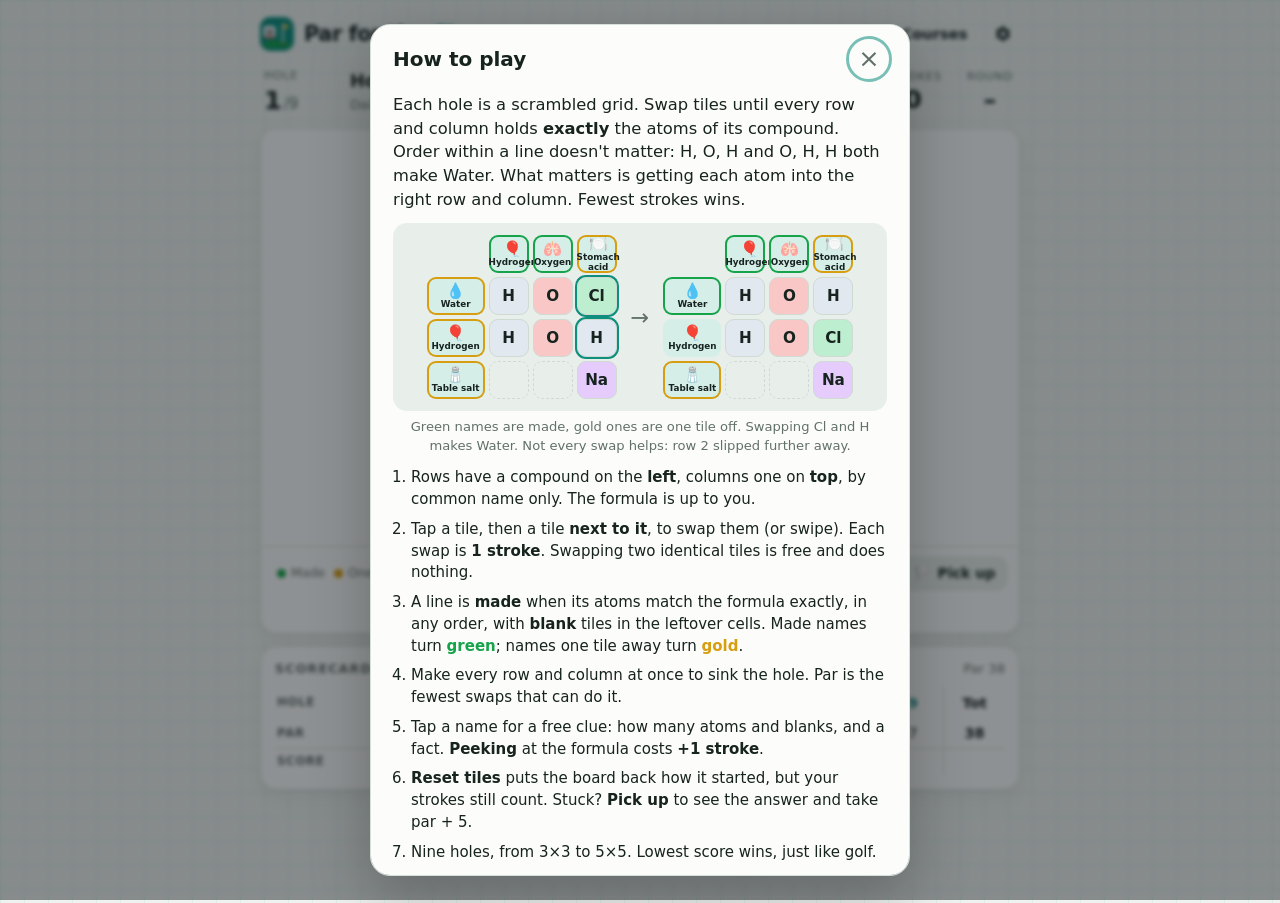
==== commit a626a150: "Explain that atom order within a line doesn't matter Co-Authored-By: Claude Opus 5 <noreply@anthropi" ====
--- a/public/index.html
+++ b/public/index.html
@@ -139,7 +139,7 @@
   <dialog id="dlg-help">
     <div class="dlg">
       <header><h2>How to play</h2><button class="x" data-close aria-label="Close">×</button></header>
-      <p class="lead">Each hole is a scrambled grid. Swap tiles until every row and column holds <b>exactly</b> the atoms of its compound. Fewest strokes wins.</p>
+      <p class="lead">Each hole is a scrambled grid. Swap tiles until every row and column holds <b>exactly</b> the atoms of its compound. Order within a line doesn't matter: H, O, H and O, H, H both make Water. What matters is getting each atom into the right row and column. Fewest strokes wins.</p>
       <div class="demo" aria-hidden="true">
         <div class="demo-grid">
           <span class="d-hdr"></span><span class="d-hdr d-made">🎈<small>Hydrogen</small></span><span class="d-hdr d-made">🫁<small>Oxygen</small></span><span class="d-hdr d-near">🍽️<small>Stomach acid</small></span>
